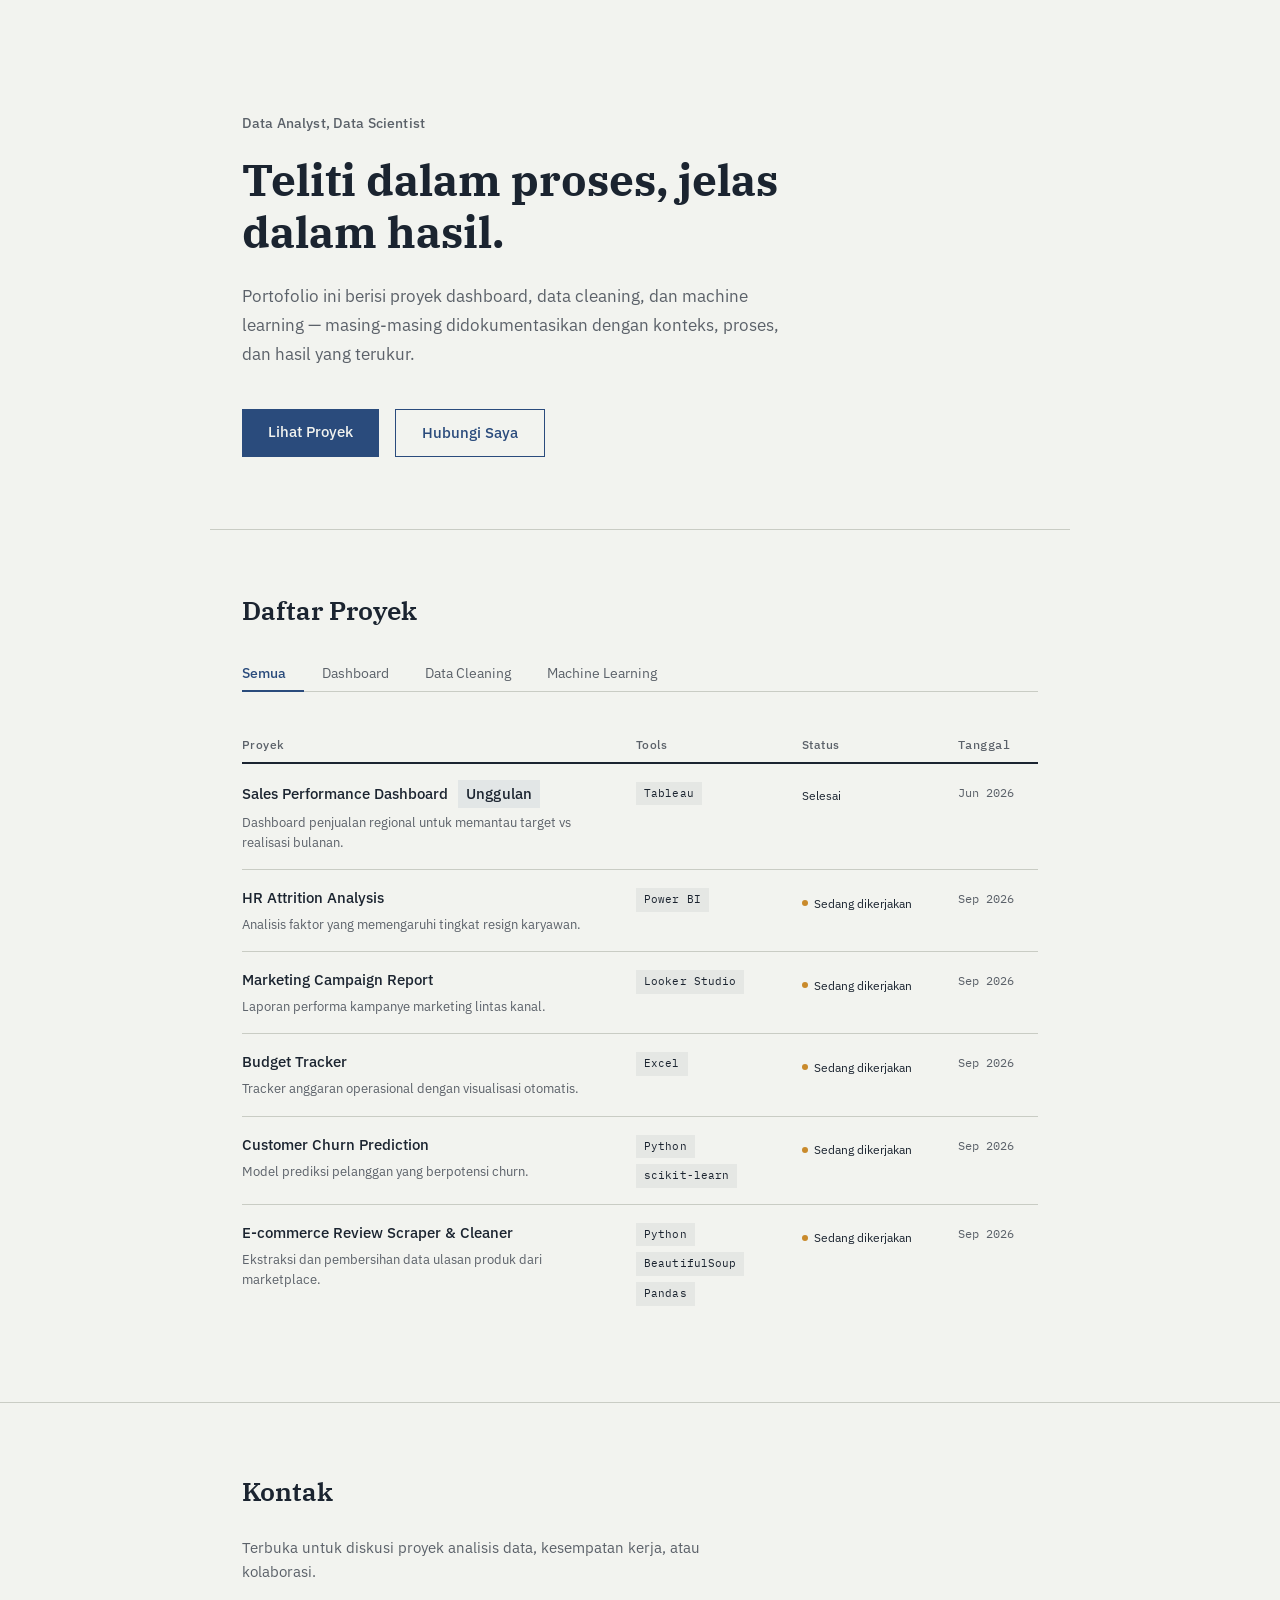
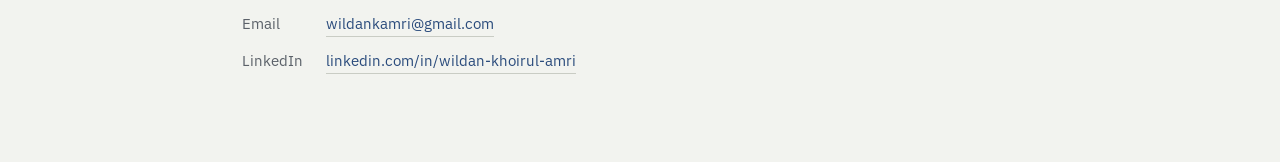
==== index.html @ 73ca8fff "Initial commit: portfolio landing page" ====
<!DOCTYPE html>
<html lang="id">
<head>
  <meta charset="UTF-8">
  <meta name="viewport" content="width=device-width, initial-scale=1.0">
  <title>Portofolio — Data Analyst &amp; Data Scientist</title>
  <meta name="description" content="Portofolio proyek data analytics: dashboard, data cleaning, dan machine learning. Didokumentasikan dengan konteks masalah, proses, dan hasil.">

  <!-- Google Fonts: IBM Plex family -->
  <link rel="preconnect" href="https://fonts.googleapis.com">
  <link rel="preconnect" href="https://fonts.gstatic.com" crossorigin>
  <link href="https://fonts.googleapis.com/css2?family=IBM+Plex+Mono:wght@400;500&family=IBM+Plex+Sans:wght@400;500;600&family=IBM+Plex+Serif:wght@600;700&display=swap" rel="stylesheet">

  <link rel="stylesheet" href="style.css">
</head>
<body>

  <!-- ============================================
       Hero
       ============================================ -->
  <section class="hero" id="hero">
    <div class="container">
      <p class="hero-role">Data Analyst, Data Scientist</p>
      <h1 class="hero-headline">Teliti dalam proses, jelas dalam hasil.</h1>
      <p class="hero-sub">
        Portofolio ini berisi proyek dashboard, data cleaning, dan machine learning
        — masing-masing didokumentasikan dengan konteks, proses, dan hasil yang terukur.
      </p>
      <div class="hero-cta">
        <a href="#proyek" class="btn btn-primary" id="cta-projects">Lihat Proyek</a>
        <a href="#kontak" class="btn btn-secondary" id="cta-contact">Hubungi Saya</a>
      </div>
    </div>
  </section>

  <hr class="section-divider">

  <!-- ============================================
       Daftar Proyek
       ============================================ -->
  <section class="projects" id="proyek">
    <div class="container">
      <h2 class="section-title">Daftar Proyek</h2>

      <nav class="project-filters" aria-label="Filter proyek">
        <button class="filter-btn active" data-category="all" id="filter-all" aria-pressed="true">Semua</button>
        <button class="filter-btn" data-category="dashboard" id="filter-dashboard" aria-pressed="false">Dashboard</button>
        <button class="filter-btn" data-category="data-cleaning" id="filter-cleaning" aria-pressed="false">Data Cleaning</button>
        <button class="filter-btn" data-category="machine-learning" id="filter-ml" aria-pressed="false">Machine Learning</button>
      </nav>

      <!-- Ledger header (hidden on mobile via CSS) -->
      <div class="ledger-header" aria-hidden="true">
        <span class="ledger-col-name">Proyek</span>
        <span class="ledger-col-tools">Tools</span>
        <span class="ledger-col-status">Status</span>
        <span class="ledger-col-date">Tanggal</span>
      </div>

      <!-- Rows rendered by main.js -->
      <div class="ledger-body" id="project-list"></div>
    </div>
  </section>

  <!-- ============================================
       Kontak
       ============================================ -->
  <footer class="kontak" id="kontak">
    <div class="container">
      <h2 class="section-title">Kontak</h2>
      <p class="kontak-desc">
        Terbuka untuk diskusi proyek analisis data, kesempatan kerja, atau kolaborasi.
      </p>
      <ul class="kontak-list">
        <li class="kontak-item">
          <span class="kontak-label">Email</span>
          <a href="mailto:wildankamri@gmail.com" class="kontak-link">wildankamri@gmail.com</a>
        </li>
        <li class="kontak-item">
          <span class="kontak-label">LinkedIn</span>
          <a href="https://www.linkedin.com/in/wildan-khoirul-amri" target="_blank" rel="noopener noreferrer" class="kontak-link">linkedin.com/in/wildan-khoirul-amri</a>
        </li>
      </ul>
    </div>
  </footer>

  <script src="main.js"></script>
</body>
</html>
---- style.css ----
/* ========================================
   Design Tokens
   ======================================== */
:root {
  --color-ink: #1B2430;
  --color-paper: #F2F3EF;
  --color-accent: #2A4B7C;
  --color-accent-hover: #1e3a5f;
  --color-accent-secondary: #C98A2B;
  --color-hairline: #C9CCC4;
  --color-muted: #5B6169;

  --font-serif: 'IBM Plex Serif', Georgia, serif;
  --font-sans: 'IBM Plex Sans', system-ui, sans-serif;
  --font-mono: 'IBM Plex Mono', 'Courier New', monospace;

  --container-max: 860px;
  --container-padding: 2rem;
}

/* ========================================
   Reset & Base
   ======================================== */
*,
*::before,
*::after {
  margin: 0;
  padding: 0;
  box-sizing: border-box;
}

html {
  scroll-behavior: smooth;
}

@media (prefers-reduced-motion: reduce) {
  html { scroll-behavior: auto; }
}

body {
  font-family: var(--font-sans);
  font-size: 1rem;
  line-height: 1.6;
  color: var(--color-ink);
  background-color: var(--color-paper);
  -webkit-font-smoothing: antialiased;
  -moz-osx-font-smoothing: grayscale;
}

/* ========================================
   Layout
   ======================================== */
.container {
  max-width: var(--container-max);
  margin: 0 auto;
  padding-left: var(--container-padding);
  padding-right: var(--container-padding);
}

.section-divider {
  border: none;
  border-top: 1px solid var(--color-hairline);
  max-width: var(--container-max);
  margin: 0 auto;
  padding: 0 var(--container-padding);
}

/* ========================================
   Hero
   ======================================== */
.hero {
  padding: 7rem 0 4.5rem;
}

.hero-role {
  font-family: var(--font-sans);
  font-size: 0.875rem;
  font-weight: 500;
  color: var(--color-muted);
  margin-bottom: 1.25rem;
  letter-spacing: 0.01em;
}

.hero-headline {
  font-family: var(--font-serif);
  font-weight: 700;
  font-size: 2.75rem;
  line-height: 1.18;
  color: var(--color-ink);
  margin-bottom: 1.5rem;
  max-width: 620px;
}

.hero-sub {
  font-family: var(--font-sans);
  font-size: 1.0625rem;
  font-weight: 400;
  line-height: 1.7;
  color: var(--color-muted);
  max-width: 540px;
  margin-bottom: 2.5rem;
}

.hero-cta {
  display: flex;
  gap: 1rem;
  flex-wrap: wrap;
}

/* ========================================
   Buttons
   ======================================== */
.btn {
  display: inline-block;
  font-family: var(--font-sans);
  font-size: 0.9375rem;
  font-weight: 500;
  text-decoration: none;
  padding: 0.6875rem 1.625rem;
  border: none;
  border-radius: 0;
  cursor: pointer;
  transition: background-color 0.15s ease, color 0.15s ease;
}

.btn-primary {
  background-color: var(--color-accent);
  color: var(--color-paper);
}

.btn-primary:hover {
  background-color: var(--color-accent-hover);
}

.btn-secondary {
  background-color: transparent;
  color: var(--color-accent);
  border: 1px solid var(--color-accent);
}

.btn-secondary:hover {
  background-color: var(--color-accent);
  color: var(--color-paper);
}

.btn:focus-visible {
  outline: 2px solid var(--color-accent);
  outline-offset: 3px;
}

/* ========================================
   Projects Section
   ======================================== */
.projects {
  padding: 4rem 0 5rem;
}

.section-title {
  font-family: var(--font-serif);
  font-weight: 600;
  font-size: 1.625rem;
  line-height: 1.3;
  margin-bottom: 1.75rem;
  color: var(--color-ink);
}

/* ========================================
   Filter Tabs
   ======================================== */
.project-filters {
  display: flex;
  gap: 0;
  margin-bottom: 2rem;
  border-bottom: 1px solid var(--color-hairline);
}

.filter-btn {
  font-family: var(--font-sans);
  font-size: 0.875rem;
  font-weight: 400;
  color: var(--color-muted);
  background: none;
  border: none;
  border-bottom: 2px solid transparent;
  padding: 0.5rem 1.125rem;
  margin-bottom: -1px;
  cursor: pointer;
  transition: color 0.15s ease, border-color 0.15s ease;
  white-space: nowrap;
}

.filter-btn:first-child {
  padding-left: 0;
}

.filter-btn:hover {
  color: var(--color-ink);
}

.filter-btn.active {
  color: var(--color-accent);
  font-weight: 500;
  border-bottom-color: var(--color-accent);
}

.filter-btn:focus-visible {
  outline: 2px solid var(--color-accent);
  outline-offset: -2px;
}

/* ========================================
   Ledger — Header & Rows
   ======================================== */
.ledger-header {
  display: grid;
  grid-template-columns: 1fr 150px 140px 80px;
  gap: 1rem;
  align-items: baseline;
  padding: 0.5rem 0;
  border-bottom: 2px solid var(--color-ink);
  font-family: var(--font-sans);
  font-size: 0.75rem;
  font-weight: 500;
  color: var(--color-muted);
  letter-spacing: 0.04em;
}

.ledger-row {
  display: grid;
  grid-template-columns: 1fr 150px 140px 80px;
  gap: 1rem;
  align-items: start;
  padding: 1rem 0;
  border-bottom: 1px solid var(--color-hairline);
}

.ledger-row:last-child {
  border-bottom: none;
}

/* -- Name column -- */
.ledger-col-name {
  min-width: 0;
}

.project-title-line {
  display: flex;
  align-items: baseline;
  gap: 0.625rem;
  flex-wrap: wrap;
}

.project-title-line a,
.project-title-line span {
  font-family: var(--font-sans);
  font-size: 0.9375rem;
  font-weight: 500;
  color: var(--color-ink);
}

.project-title-line a {
  text-decoration: none;
  border-bottom: 1px solid transparent;
  transition: border-color 0.15s ease;
}

.project-title-line a:hover {
  border-bottom-color: var(--color-accent);
  color: var(--color-accent);
}

.featured-label {
  font-family: var(--font-mono);
  font-size: 0.6875rem;
  font-weight: 400;
  color: var(--color-accent);
  background-color: rgba(42, 75, 124, 0.08);
  padding: 0.125rem 0.5rem;
  letter-spacing: 0.01em;
}

.project-summary {
  font-size: 0.8125rem;
  line-height: 1.55;
  color: var(--color-muted);
  margin-top: 0.3125rem;
}

/* -- Tools column -- */
.ledger-col-tools {
  display: flex;
  flex-wrap: wrap;
  gap: 0.375rem;
  padding-top: 0.125rem;
}

.tool-badge {
  font-family: var(--font-mono);
  font-size: 0.6875rem;
  font-weight: 400;
  color: var(--color-ink);
  background-color: rgba(27, 36, 48, 0.06);
  padding: 0.1875rem 0.5rem;
  white-space: nowrap;
  letter-spacing: 0.01em;
}

/* -- Status column -- */
.ledger-col-status {
  padding-top: 0.125rem;
}

.status-badge {
  display: inline-flex;
  align-items: center;
  gap: 0.375rem;
  font-family: var(--font-sans);
  font-size: 0.75rem;
  font-weight: 400;
  color: var(--color-ink);
  padding: 0.1875rem 0;
  white-space: nowrap;
}

.status-completed {
  color: var(--color-ink);
}

.status-in-progress {
  color: var(--color-ink);
}

.status-in-progress::before {
  content: "";
  display: inline-block;
  width: 6px;
  height: 6px;
  border-radius: 50%;
  background-color: var(--color-accent-secondary);
  flex-shrink: 0;
}

/* -- Date column -- */
.ledger-col-date {
  font-family: var(--font-mono);
  font-size: 0.75rem;
  color: var(--color-muted);
  padding-top: 0.1875rem;
  white-space: nowrap;
}

/* ========================================
   Empty / Error States
   ======================================== */
.empty-state,
.load-error {
  padding: 2.5rem 0;
  font-size: 0.9375rem;
  color: var(--color-muted);
  text-align: left;
}

/* ========================================
   Kontak
   ======================================== */
.kontak {
  padding: 4.5rem 0 5.5rem;
  border-top: 1px solid var(--color-hairline);
}

.kontak-desc {
  font-family: var(--font-sans);
  font-size: 0.9375rem;
  color: var(--color-muted);
  max-width: 520px;
  margin-bottom: 1.75rem;
}

.kontak-list {
  list-style: none;
  display: flex;
  flex-direction: column;
  gap: 0.75rem;
}

.kontak-item {
  display: flex;
  align-items: baseline;
  gap: 0.75rem;
  font-family: var(--font-sans);
  font-size: 0.9375rem;
}

.kontak-label {
  color: var(--color-muted);
  min-width: 72px;
}

.kontak-link {
  color: var(--color-accent);
  text-decoration: none;
  border-bottom: 1px solid var(--color-hairline);
  transition: border-color 0.15s ease, color 0.15s ease;
}

.kontak-link:hover {
  border-bottom-color: var(--color-accent);
  color: var(--color-accent-hover);
}

.kontak-link:focus-visible {
  outline: 2px solid var(--color-accent);
  outline-offset: 3px;
}

/* ========================================
   Responsive — Tablet
   ======================================== */
@media (max-width: 768px) {
  :root {
    --container-padding: 1.5rem;
  }

  .hero {
    padding: 5rem 0 3.5rem;
  }

  .hero-headline {
    font-size: 2.125rem;
  }

  .ledger-header {
    grid-template-columns: 1fr 120px 120px 72px;
    gap: 0.75rem;
  }

  .ledger-row {
    grid-template-columns: 1fr 120px 120px 72px;
    gap: 0.75rem;
  }
}

/* ========================================
   Responsive — Mobile
   ======================================== */
@media (max-width: 580px) {
  :root {
    --container-padding: 1.25rem;
  }

  .hero {
    padding: 4rem 0 3rem;
  }

  .hero-headline {
    font-size: 1.75rem;
    line-height: 1.25;
  }

  .hero-sub {
    font-size: 1rem;
  }

  /* Hide table header on mobile */
  .ledger-header {
    display: none;
  }

  /* Stack rows vertically */
  .ledger-row {
    display: flex;
    flex-direction: column;
    gap: 0.5rem;
    padding: 1.125rem 0;
  }

  /* Filter tabs scroll horizontally */
  .project-filters {
    overflow-x: auto;
    -webkit-overflow-scrolling: touch;
  }

  .filter-btn {
    font-size: 0.8125rem;
    padding: 0.5rem 0.875rem;
  }
}
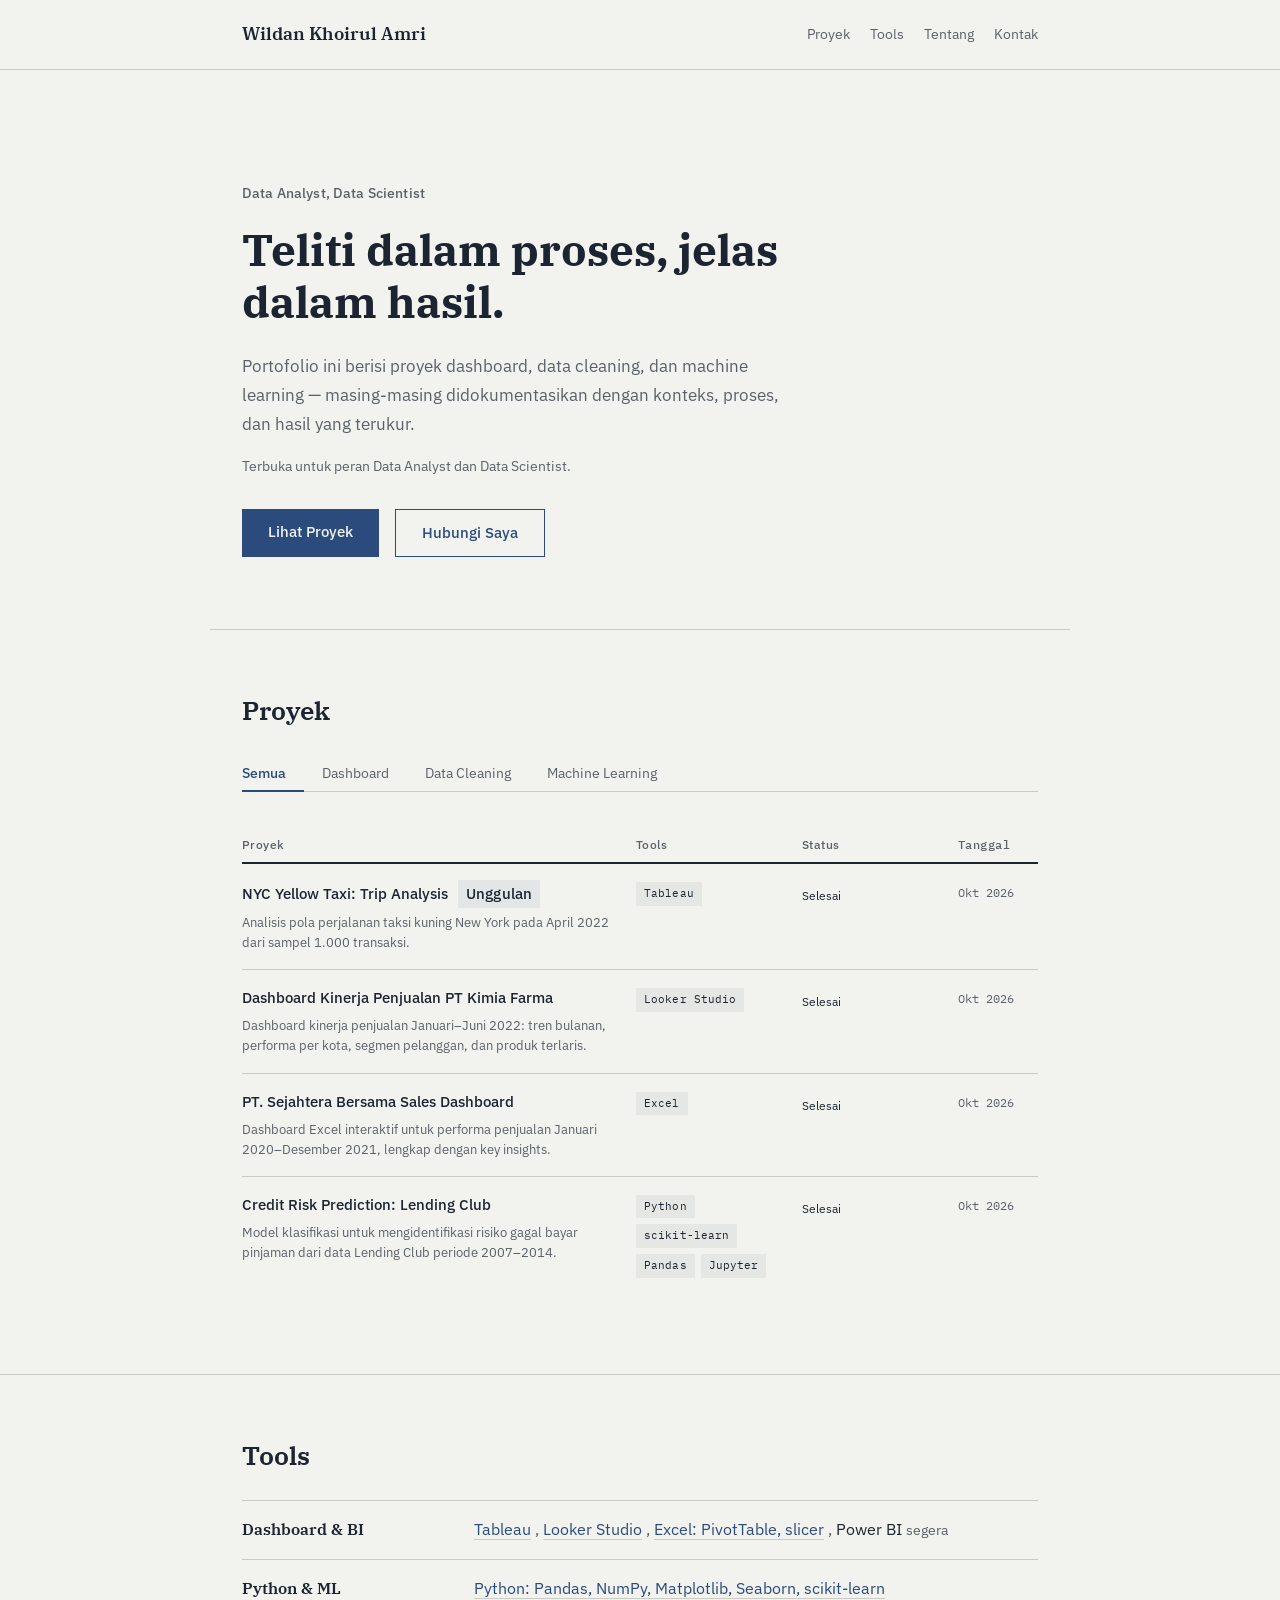
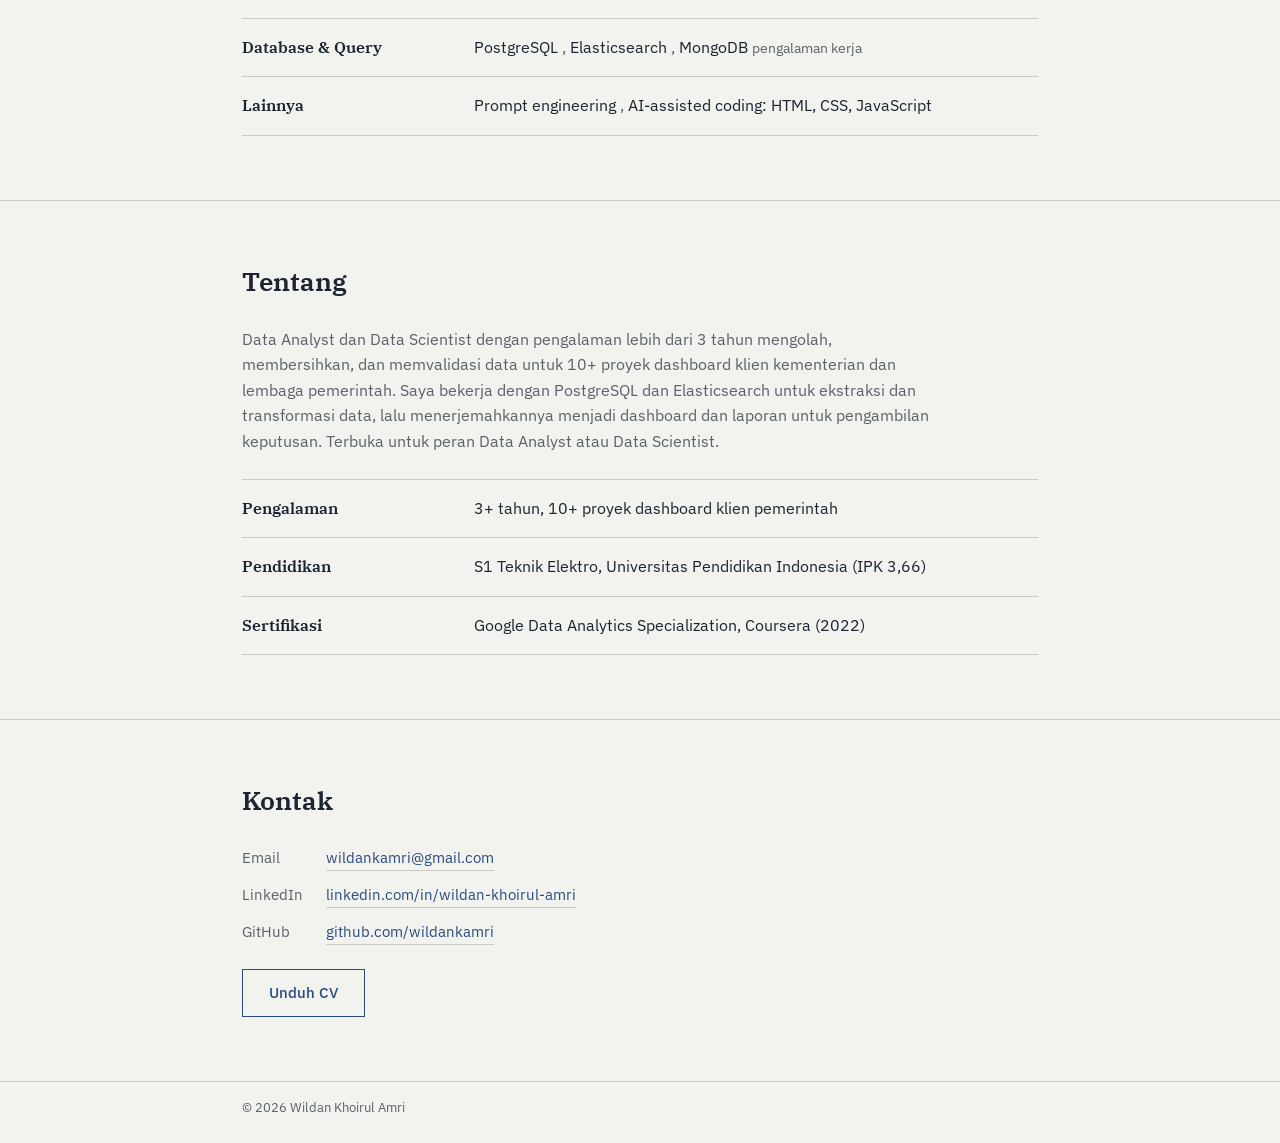
==== commit 4bd6ec67: "Lengkapi landing page: tools, tentang, kontak, CV" ====
--- a/index.html
+++ b/index.html
@@ -15,6 +15,18 @@
 </head>
 <body>
 
+  <header class="site-header">
+    <div class="container site-header-inner">
+      <a class="site-name" href="#hero">Wildan Khoirul Amri</a>
+      <nav class="site-nav" aria-label="Navigasi utama">
+        <a href="#proyek">Proyek</a>
+        <a href="#tools">Tools</a>
+        <a href="#tentang">Tentang</a>
+        <a href="#kontak">Kontak</a>
+      </nav>
+    </div>
+  </header>
+
   <!-- ============================================
        Hero
        ============================================ -->
@@ -26,6 +38,7 @@
         Portofolio ini berisi proyek dashboard, data cleaning, dan machine learning
         — masing-masing didokumentasikan dengan konteks, proses, dan hasil yang terukur.
       </p>
+      <p class="hero-availability">Terbuka untuk peran Data Analyst dan Data Scientist.</p>
       <div class="hero-cta">
         <a href="#proyek" class="btn btn-primary" id="cta-projects">Lihat Proyek</a>
         <a href="#kontak" class="btn btn-secondary" id="cta-contact">Hubungi Saya</a>
@@ -40,7 +53,7 @@
        ============================================ -->
   <section class="projects" id="proyek">
     <div class="container">
-      <h2 class="section-title">Daftar Proyek</h2>
+      <h2 class="section-title">Proyek</h2>
 
       <nav class="project-filters" aria-label="Filter proyek">
         <button class="filter-btn active" data-category="all" id="filter-all" aria-pressed="true">Semua</button>
@@ -63,14 +76,84 @@
   </section>
 
   <!-- ============================================
+       Tools
+       ============================================ -->
+  <section class="profile-section tools-section" id="tools">
+    <div class="container">
+      <h2 class="section-title">Tools</h2>
+      <dl class="ledger-info">
+        <div class="ledger-info-row">
+          <dt>Dashboard &amp; BI</dt>
+          <dd>
+            <ul class="tools-items">
+              <li><a class="text-link" href="project.html?id=nyc-yellow-taxi">Tableau</a></li>
+              <li><a class="text-link" href="project.html?id=kimia-farma-sales">Looker Studio</a></li>
+              <li><a class="text-link" href="project.html?id=sejahtera-bersama-sales">Excel: PivotTable, slicer</a></li>
+              <li>Power BI <span class="muted-note">segera</span></li>
+            </ul>
+          </dd>
+        </div>
+        <div class="ledger-info-row">
+          <dt>Python &amp; ML</dt>
+          <dd>
+            <ul class="tools-items">
+              <li><a class="text-link" href="project.html?id=credit-risk-prediction">Python: Pandas, NumPy, Matplotlib, Seaborn, scikit-learn</a></li>
+            </ul>
+          </dd>
+        </div>
+        <div class="ledger-info-row">
+          <dt>Database &amp; Query</dt>
+          <dd>
+            <ul class="tools-items">
+              <li>PostgreSQL</li>
+              <li>Elasticsearch</li>
+              <li>MongoDB <span class="muted-note">pengalaman kerja</span></li>
+            </ul>
+          </dd>
+        </div>
+        <div class="ledger-info-row">
+          <dt>Lainnya</dt>
+          <dd>
+            <ul class="tools-items">
+              <li>Prompt engineering</li>
+              <li>AI-assisted coding: HTML, CSS, JavaScript</li>
+            </ul>
+          </dd>
+        </div>
+      </dl>
+    </div>
+  </section>
+
+  <!-- ============================================
+       Tentang
+       ============================================ -->
+  <section class="profile-section about-section" id="tentang">
+    <div class="container">
+      <h2 class="section-title">Tentang</h2>
+      <p class="about-summary">Data Analyst dan Data Scientist dengan pengalaman lebih dari 3 tahun mengolah, membersihkan, dan memvalidasi data untuk 10+ proyek dashboard klien kementerian dan lembaga pemerintah. Saya bekerja dengan PostgreSQL dan Elasticsearch untuk ekstraksi dan transformasi data, lalu menerjemahkannya menjadi dashboard dan laporan untuk pengambilan keputusan. Terbuka untuk peran Data Analyst atau Data Scientist.</p>
+      <dl class="ledger-info about-details">
+        <div class="ledger-info-row">
+          <dt>Pengalaman</dt>
+          <dd>3+ tahun, 10+ proyek dashboard klien pemerintah</dd>
+        </div>
+        <div class="ledger-info-row">
+          <dt>Pendidikan</dt>
+          <dd>S1 Teknik Elektro, Universitas Pendidikan Indonesia (IPK 3,66)</dd>
+        </div>
+        <div class="ledger-info-row">
+          <dt>Sertifikasi</dt>
+          <dd>Google Data Analytics Specialization, Coursera (2022)</dd>
+        </div>
+      </dl>
+    </div>
+  </section>
+
+  <!-- ============================================
        Kontak
        ============================================ -->
-  <footer class="kontak" id="kontak">
+  <section class="profile-section kontak" id="kontak">
     <div class="container">
       <h2 class="section-title">Kontak</h2>
-      <p class="kontak-desc">
-        Terbuka untuk diskusi proyek analisis data, kesempatan kerja, atau kolaborasi.
-      </p>
       <ul class="kontak-list">
         <li class="kontak-item">
           <span class="kontak-label">Email</span>
@@ -80,7 +163,18 @@
           <span class="kontak-label">LinkedIn</span>
           <a href="https://www.linkedin.com/in/wildan-khoirul-amri" target="_blank" rel="noopener noreferrer" class="kontak-link">linkedin.com/in/wildan-khoirul-amri</a>
         </li>
+        <li class="kontak-item">
+          <span class="kontak-label">GitHub</span>
+          <a href="https://github.com/wildankamri" target="_blank" rel="noopener noreferrer" class="kontak-link">github.com/wildankamri</a>
+        </li>
       </ul>
+      <a class="btn btn-secondary cv-download" href="files/cv-wildan-khoirul-amri.pdf" download>Unduh CV</a>
+    </div>
+  </section>
+
+  <footer class="site-footer">
+    <div class="container">
+      <p>© 2026 Wildan Khoirul Amri</p>
     </div>
   </footer>
 
--- a/style.css
+++ b/style.css
@@ -16,6 +16,7 @@
 
   --container-max: 860px;
   --container-padding: 2rem;
+  --spacing-row: 1rem;
 }
 
 /* ========================================
@@ -66,6 +67,55 @@
 }
 
 /* ========================================
+   Site Navigation
+   ======================================== */
+.site-header {
+  padding: 1.25rem 0;
+  border-bottom: 1px solid var(--color-hairline);
+}
+
+.site-header-inner {
+  display: flex;
+  align-items: center;
+  justify-content: space-between;
+  gap: 1rem 2rem;
+  flex-wrap: wrap;
+}
+
+.site-name {
+  color: var(--color-ink);
+  font-family: var(--font-serif);
+  font-size: 1.125rem;
+  font-weight: 600;
+  text-decoration: none;
+}
+
+.site-nav {
+  display: flex;
+  flex-wrap: wrap;
+  justify-content: flex-end;
+  gap: 0.5rem 1.25rem;
+}
+
+.site-nav a {
+  color: var(--color-muted);
+  font-size: 0.875rem;
+  text-decoration: none;
+  transition: color 0.15s ease;
+}
+
+.site-nav a:hover {
+  color: var(--color-accent);
+}
+
+.site-name:focus-visible,
+.site-nav a:focus-visible,
+.text-link:focus-visible {
+  outline: 2px solid var(--color-accent);
+  outline-offset: 3px;
+}
+
+/* ========================================
    Hero
    ======================================== */
 .hero {
@@ -99,6 +149,13 @@
   color: var(--color-muted);
   max-width: 540px;
   margin-bottom: 2.5rem;
+}
+
+.hero-availability {
+  margin-top: -1.5rem;
+  margin-bottom: 2rem;
+  color: var(--color-muted);
+  font-size: 0.875rem;
 }
 
 .hero-cta {
@@ -155,6 +212,11 @@
   padding: 4rem 0 5rem;
 }
 
+.profile-section {
+  padding: 4rem 0;
+  border-top: 1px solid var(--color-hairline);
+}
+
 .section-title {
   font-family: var(--font-serif);
   font-weight: 600;
@@ -162,6 +224,67 @@
   line-height: 1.3;
   margin-bottom: 1.75rem;
   color: var(--color-ink);
+}
+
+/* ========================================
+   Tools & About Ledgers
+   ======================================== */
+.ledger-info-row {
+  display: grid;
+  grid-template-columns: 200px minmax(0, 1fr);
+  column-gap: 2rem;
+  align-items: start;
+  padding: var(--spacing-row) 0;
+  border-bottom: 1px solid var(--color-hairline);
+}
+
+.ledger-info-row:first-child {
+  border-top: 1px solid var(--color-hairline);
+}
+
+.ledger-info-row dt {
+  font-family: var(--font-serif);
+  font-weight: 600;
+}
+
+.ledger-info-row dd {
+  min-width: 0;
+}
+
+.tools-items {
+  list-style: none;
+}
+
+.tools-items li {
+  display: inline;
+}
+
+.tools-items li + li::before {
+  content: ", ";
+  color: var(--color-muted);
+}
+
+.text-link {
+  color: var(--color-accent);
+  text-decoration: none;
+  border-bottom: 1px solid var(--color-hairline);
+  transition: border-color 0.15s ease, color 0.15s ease;
+}
+
+.text-link:hover {
+  color: var(--color-accent-hover);
+  border-bottom-color: var(--color-accent);
+}
+
+.muted-note {
+  color: var(--color-muted);
+  font-size: 0.875rem;
+}
+
+.about-summary {
+  max-width: 70ch;
+  margin-bottom: 1.5rem;
+  color: var(--color-muted);
 }
 
 /* ========================================
@@ -230,7 +353,7 @@
   grid-template-columns: 1fr 150px 140px 80px;
   gap: 1rem;
   align-items: start;
-  padding: 1rem 0;
+  padding: var(--spacing-row) 0;
   border-bottom: 1px solid var(--color-hairline);
 }
 
@@ -361,19 +484,10 @@
 }
 
 /* ========================================
-   Kontak
+   Kontak & Footer
    ======================================== */
 .kontak {
-  padding: 4.5rem 0 5.5rem;
-  border-top: 1px solid var(--color-hairline);
-}
-
-.kontak-desc {
-  font-family: var(--font-sans);
-  font-size: 0.9375rem;
-  color: var(--color-muted);
-  max-width: 520px;
-  margin-bottom: 1.75rem;
+  padding: 4rem 0;
 }
 
 .kontak-list {
@@ -413,6 +527,260 @@
   outline-offset: 3px;
 }
 
+.cv-download {
+  margin-top: 1.5rem;
+}
+
+.site-footer {
+  padding: 1rem 0 1.5rem;
+  border-top: 1px solid var(--color-hairline);
+  color: var(--color-muted);
+  font-size: 0.8125rem;
+}
+
+/* ========================================
+   Project Detail
+   ======================================== */
+.project-detail {
+  width: min(100%, 1280px);
+  margin: 0 auto;
+  padding: 3.5rem var(--container-padding) 5rem;
+}
+
+#project-detail {
+  width: 100%;
+}
+
+.project-detail-copy {
+  width: 100%;
+}
+
+.project-back-link {
+  display: inline-block;
+  margin-bottom: 2rem;
+  color: var(--color-accent);
+  text-decoration: none;
+  border-bottom: 1px solid var(--color-hairline);
+}
+
+.project-back-link:hover {
+  border-bottom-color: var(--color-accent);
+}
+
+.project-back-link:focus-visible,
+.project-action:focus-visible,
+.project-action-link:focus-visible {
+  outline: 2px solid var(--color-accent);
+  outline-offset: 3px;
+}
+
+.project-detail-title {
+  font-family: var(--font-serif);
+  font-size: 2.5rem;
+  font-weight: 700;
+  line-height: 1.2;
+  margin-bottom: 1rem;
+}
+
+.project-detail-meta {
+  display: flex;
+  align-items: center;
+  flex-wrap: nowrap;
+  gap: 0.625rem 1.25rem;
+  margin-bottom: 1.25rem;
+  overflow-x: auto;
+}
+
+.project-detail-tools {
+  display: flex;
+  flex-wrap: nowrap;
+  gap: 0.375rem;
+  flex-shrink: 0;
+}
+
+.project-detail-status {
+  font-size: 0.875rem;
+  flex-shrink: 0;
+}
+
+.project-detail-date {
+  font-family: var(--font-mono);
+  font-size: 0.8125rem;
+  color: var(--color-muted);
+  flex-shrink: 0;
+}
+
+.project-detail-summary {
+  max-width: 65ch;
+  margin-bottom: 2rem;
+  color: var(--color-muted);
+  font-size: 1.0625rem;
+}
+
+.project-preview {
+  width: 100%;
+  margin: 0 0 3rem;
+}
+
+.project-preview-heading {
+  display: flex;
+  align-items: center;
+  justify-content: space-between;
+  gap: 1rem;
+  margin-bottom: 1rem;
+}
+
+.project-preview-label {
+  color: var(--color-muted);
+  font-size: 0.8125rem;
+}
+
+.project-preview-actions {
+  display: flex;
+  flex-wrap: wrap;
+  justify-content: flex-end;
+  gap: 0.75rem;
+}
+
+.project-download-note {
+  margin-top: 0.75rem;
+  color: var(--color-muted);
+  font-size: 0.875rem;
+}
+
+.project-action-link {
+  align-self: center;
+  color: var(--color-accent);
+  text-decoration: none;
+  border-bottom: 1px solid var(--color-hairline);
+  transition: border-color 0.15s ease, color 0.15s ease;
+}
+
+.project-action-link:hover {
+  color: var(--color-accent-hover);
+  border-bottom-color: var(--color-accent);
+}
+
+.project-preview-viewport {
+  position: relative;
+  width: 100%;
+  overflow: hidden;
+  background-color: var(--color-paper);
+}
+
+.project-preview-viewport::after {
+  position: absolute;
+  inset: 0;
+  border: 1px solid var(--color-hairline);
+  content: "";
+  pointer-events: none;
+}
+
+.project-preview-frame {
+  display: block;
+  width: 100%;
+  height: min(90vh, 1000px);
+  border: 0;
+  background-color: var(--color-paper);
+}
+
+.project-preview-frame-fixed {
+  position: absolute;
+  top: 0;
+  left: 0;
+  width: auto;
+  height: auto;
+  max-width: none;
+  transform-origin: top left;
+}
+
+.project-preview-gallery {
+  display: grid;
+  grid-template-columns: repeat(auto-fit, minmax(min(100%, 250px), 1fr));
+  gap: 1rem;
+  margin-top: 1rem;
+}
+
+.project-preview-image {
+  display: block;
+  width: 100%;
+  height: auto;
+  border: 1px solid var(--color-hairline);
+}
+
+.project-preview-empty {
+  padding: 1.5rem 0;
+  border-top: 1px solid var(--color-hairline);
+  color: var(--color-muted);
+}
+
+.project-detail-section {
+  display: grid;
+  grid-template-columns: 200px minmax(0, 1fr);
+  column-gap: 2rem;
+  align-items: start;
+  padding: var(--spacing-row) 0;
+  border-top: 1px solid var(--color-hairline);
+}
+
+.project-detail-section h2 {
+  font-family: var(--font-serif);
+  font-size: 1.375rem;
+  font-weight: 600;
+  line-height: 1.3;
+}
+
+.project-detail-section p,
+.project-detail-insights {
+  max-width: 70ch;
+  color: var(--color-muted);
+}
+
+.project-detail-insights {
+  padding-left: 1.25rem;
+}
+
+.project-detail-insights li + li {
+  margin-top: 0.375rem;
+}
+
+.project-detail-error {
+  width: 100%;
+  padding: 3rem 0;
+}
+
+.project-detail-error h1 {
+  margin-bottom: 1rem;
+  font-family: var(--font-serif);
+  font-size: 2rem;
+}
+
+.project-detail-error a {
+  color: var(--color-accent);
+}
+
+@media (max-width: 700px) {
+  .project-preview-heading {
+    align-items: stretch;
+    flex-direction: column;
+  }
+
+  .project-preview-actions {
+    width: 100%;
+    flex-direction: column;
+    align-items: stretch;
+  }
+
+  .project-preview-actions .project-action {
+    width: 100%;
+    text-align: center;
+  }
+
+  .project-preview-actions .project-action-link {
+    align-self: flex-start;
+  }
+}
+
 /* ========================================
    Responsive — Tablet
    ======================================== */
@@ -440,6 +808,18 @@
   }
 }
 
+@media (max-width: 800px) {
+  .ledger-info-row {
+    grid-template-columns: 1fr;
+    row-gap: 0.5rem;
+  }
+
+  .project-detail-section {
+    grid-template-columns: 1fr;
+    row-gap: 0.625rem;
+  }
+}
+
 /* ========================================
    Responsive — Mobile
    ======================================== */
@@ -452,13 +832,42 @@
     padding: 4rem 0 3rem;
   }
 
+  .site-header-inner {
+    align-items: flex-start;
+  }
+
+  .site-nav {
+    justify-content: flex-start;
+    column-gap: 1rem;
+  }
+
   .hero-headline {
     font-size: 1.75rem;
     line-height: 1.25;
   }
 
+  .project-detail {
+    padding-top: 2.5rem;
+  }
+
+  .project-detail-section {
+    row-gap: 0.5rem;
+  }
+
+  .project-detail-title {
+    font-size: 1.875rem;
+  }
+
+  .project-detail-summary {
+    font-size: 1rem;
+  }
+
   .hero-sub {
     font-size: 1rem;
+  }
+
+  .hero-availability {
+    margin-top: -1.5rem;
   }
 
   /* Hide table header on mobile */
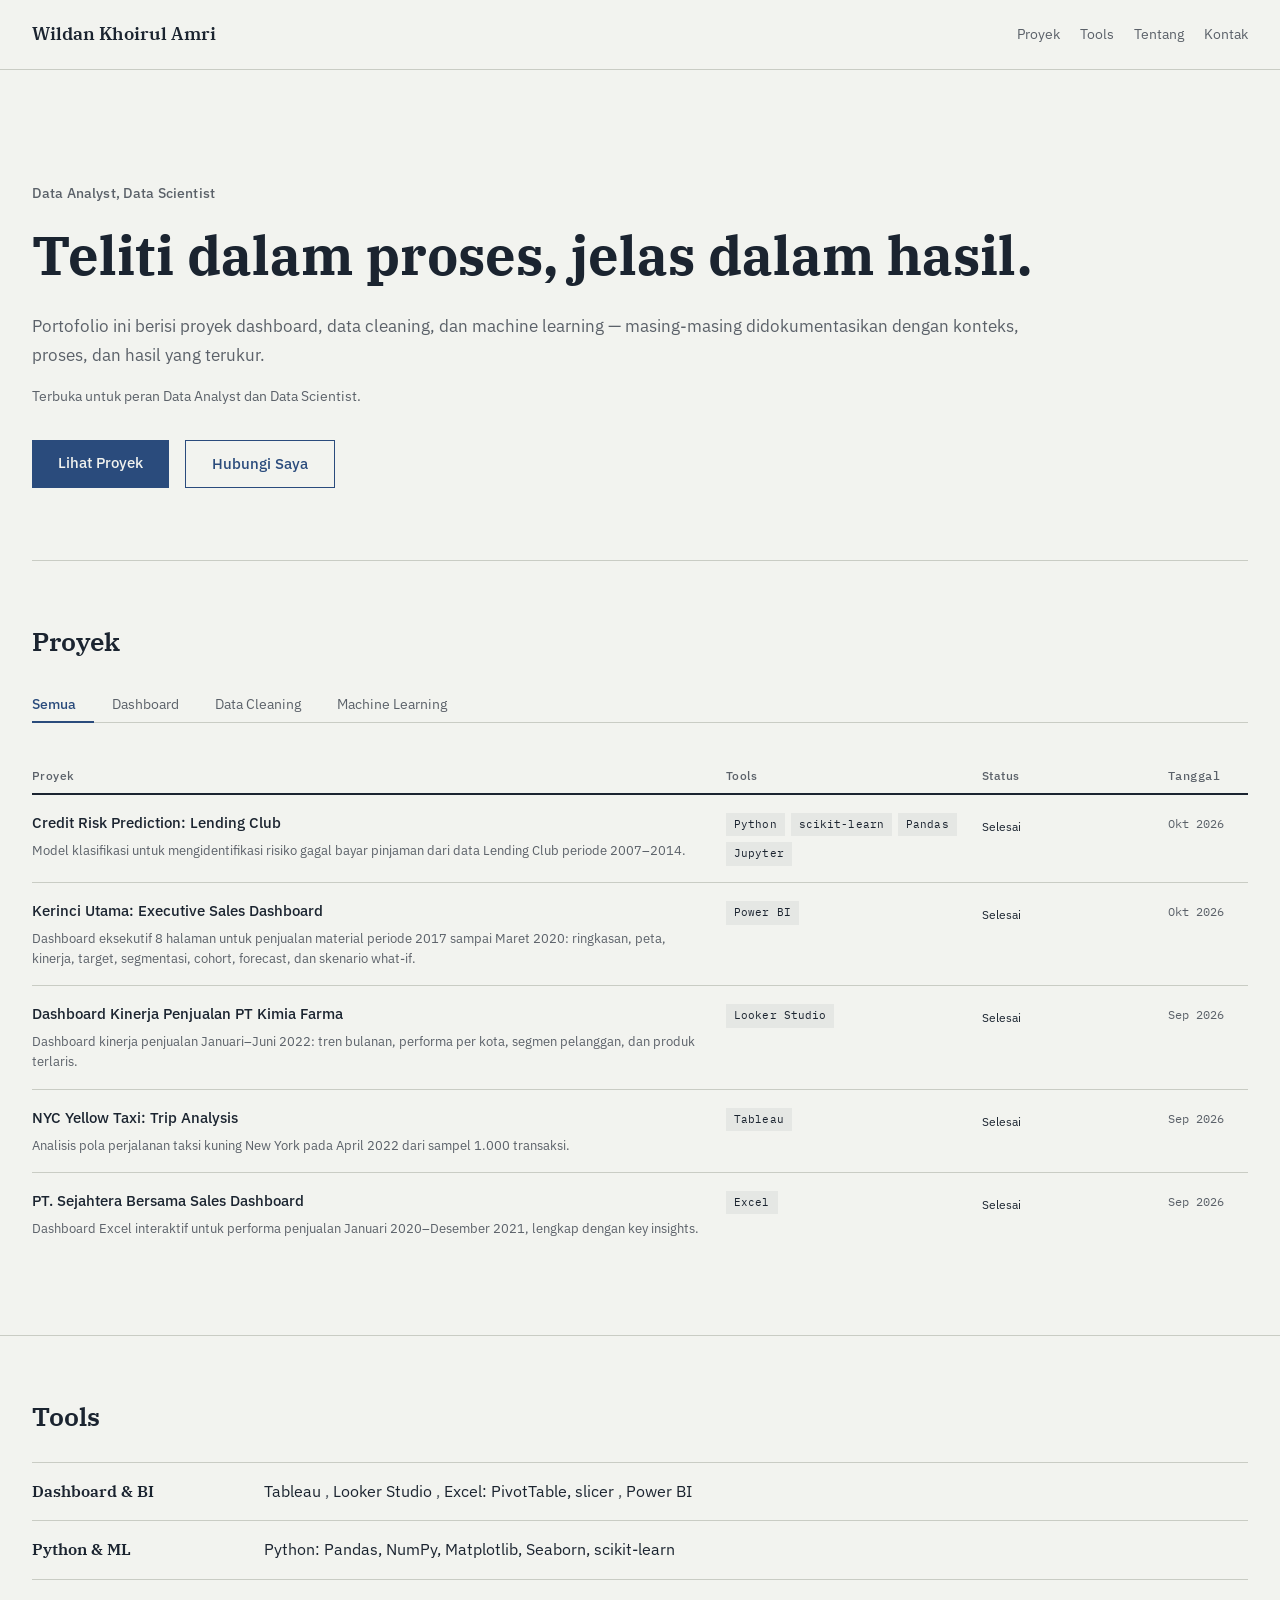
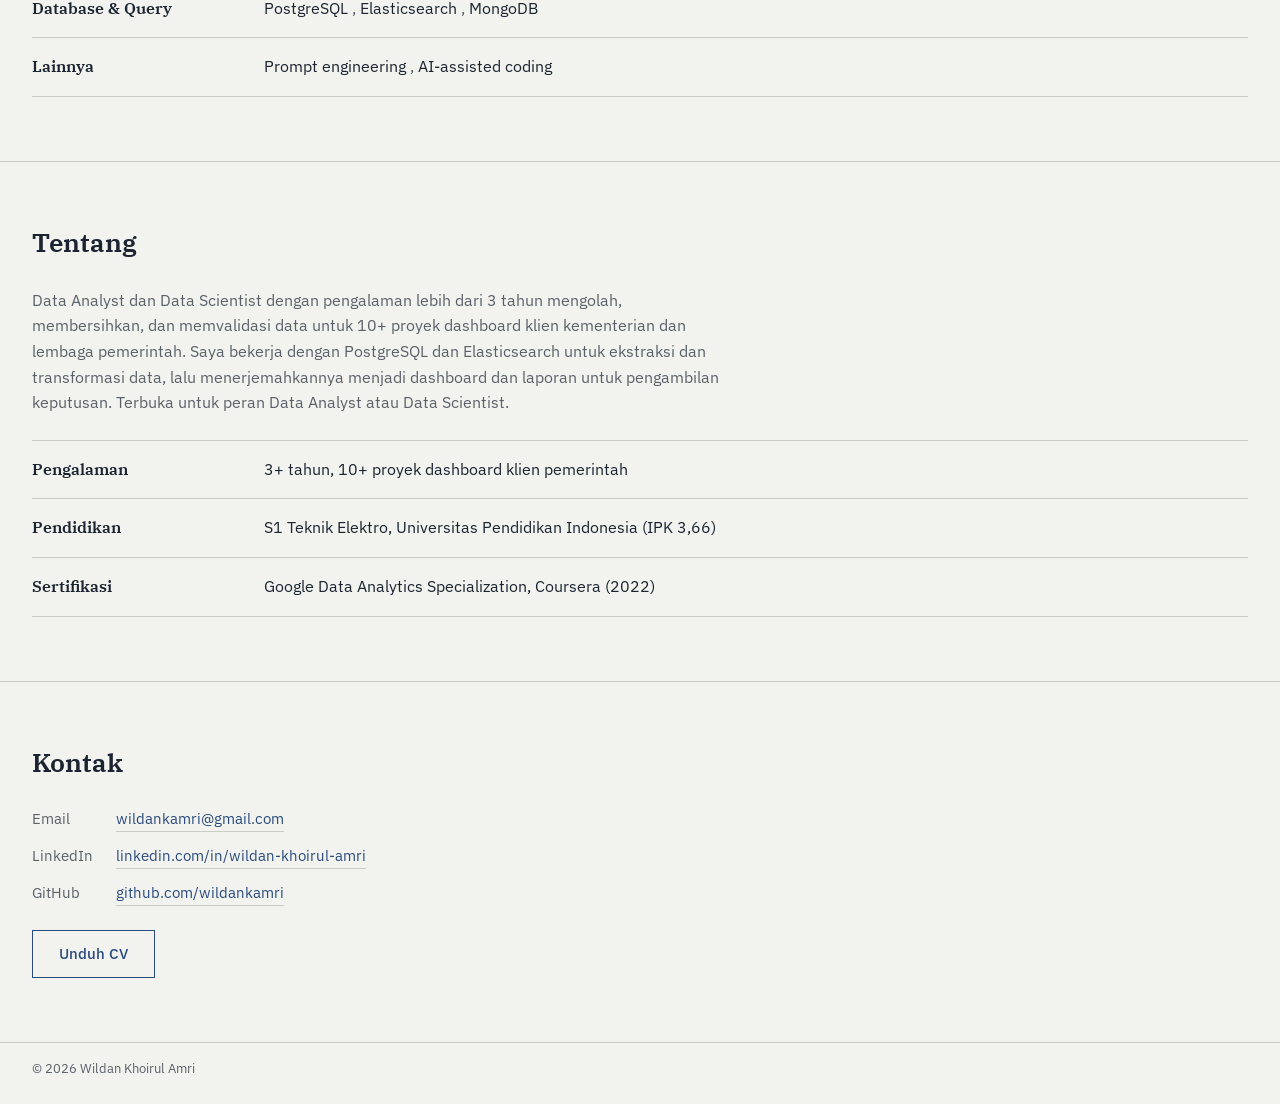
==== commit 7fcbeaac: "Perbarui tampilan landing dan detail proyek Co-authored-by: Copilot <223556219+Copilot@users.noreply" ====
--- a/index.html
+++ b/index.html
@@ -33,11 +33,13 @@
   <section class="hero" id="hero">
     <div class="container">
       <p class="hero-role">Data Analyst, Data Scientist</p>
-      <h1 class="hero-headline">Teliti dalam proses, jelas dalam hasil.</h1>
-      <p class="hero-sub">
-        Portofolio ini berisi proyek dashboard, data cleaning, dan machine learning
-        — masing-masing didokumentasikan dengan konteks, proses, dan hasil yang terukur.
-      </p>
+      <div class="hero-copy">
+        <h1 class="hero-headline">Teliti dalam proses, jelas dalam hasil.</h1>
+        <p class="hero-sub">
+          Portofolio ini berisi proyek dashboard, data cleaning, dan machine learning
+          — masing-masing didokumentasikan dengan konteks, proses, dan hasil yang terukur.
+        </p>
+      </div>
       <p class="hero-availability">Terbuka untuk peran Data Analyst dan Data Scientist.</p>
       <div class="hero-cta">
         <a href="#proyek" class="btn btn-primary" id="cta-projects">Lihat Proyek</a>
@@ -86,10 +88,10 @@
           <dt>Dashboard &amp; BI</dt>
           <dd>
             <ul class="tools-items">
-              <li><a class="text-link" href="project.html?id=nyc-yellow-taxi">Tableau</a></li>
-              <li><a class="text-link" href="project.html?id=kimia-farma-sales">Looker Studio</a></li>
-              <li><a class="text-link" href="project.html?id=sejahtera-bersama-sales">Excel: PivotTable, slicer</a></li>
-              <li>Power BI <span class="muted-note">segera</span></li>
+              <li>Tableau</li>
+              <li>Looker Studio</li>
+              <li>Excel: PivotTable, slicer</li>
+              <li>Power BI</li>
             </ul>
           </dd>
         </div>
@@ -97,7 +99,7 @@
           <dt>Python &amp; ML</dt>
           <dd>
             <ul class="tools-items">
-              <li><a class="text-link" href="project.html?id=credit-risk-prediction">Python: Pandas, NumPy, Matplotlib, Seaborn, scikit-learn</a></li>
+              <li>Python: Pandas, NumPy, Matplotlib, Seaborn, scikit-learn</li>
             </ul>
           </dd>
         </div>
@@ -107,7 +109,7 @@
             <ul class="tools-items">
               <li>PostgreSQL</li>
               <li>Elasticsearch</li>
-              <li>MongoDB <span class="muted-note">pengalaman kerja</span></li>
+              <li>MongoDB</li>
             </ul>
           </dd>
         </div>
@@ -116,7 +118,7 @@
           <dd>
             <ul class="tools-items">
               <li>Prompt engineering</li>
-              <li>AI-assisted coding: HTML, CSS, JavaScript</li>
+              <li>AI-assisted coding</li>
             </ul>
           </dd>
         </div>
--- a/style.css
+++ b/style.css
@@ -14,7 +14,7 @@
   --font-sans: 'IBM Plex Sans', system-ui, sans-serif;
   --font-mono: 'IBM Plex Mono', 'Courier New', monospace;
 
-  --container-max: 860px;
+  --container-max: 1280px;
   --container-padding: 2rem;
   --spacing-row: 1rem;
 }
@@ -61,9 +61,9 @@
 .section-divider {
   border: none;
   border-top: 1px solid var(--color-hairline);
-  max-width: var(--container-max);
+  width: calc(100% - var(--container-padding) - var(--container-padding));
+  max-width: calc(var(--container-max) - var(--container-padding) - var(--container-padding));
   margin: 0 auto;
-  padding: 0 var(--container-padding);
 }
 
 /* ========================================
@@ -131,24 +131,35 @@
   letter-spacing: 0.01em;
 }
 
+.hero-copy {
+  width: fit-content;
+  max-width: 100%;
+}
+
 .hero-headline {
   font-family: var(--font-serif);
   font-weight: 700;
-  font-size: 2.75rem;
+  font-size: clamp(2.125rem, 4.2vw, 3.75rem);
   line-height: 1.18;
   color: var(--color-ink);
   margin-bottom: 1.5rem;
-  max-width: 620px;
 }
 
 .hero-sub {
+  width: 0;
+  min-width: 100%;
   font-family: var(--font-sans);
   font-size: 1.0625rem;
   font-weight: 400;
   line-height: 1.7;
   color: var(--color-muted);
-  max-width: 540px;
   margin-bottom: 2.5rem;
+}
+
+@media (min-width: 900px) {
+  .hero-headline {
+    white-space: nowrap;
+  }
 }
 
 .hero-availability {
@@ -336,7 +347,7 @@
    ======================================== */
 .ledger-header {
   display: grid;
-  grid-template-columns: 1fr 150px 140px 80px;
+  grid-template-columns: minmax(0, 1fr) minmax(150px, 240px) minmax(140px, 170px) 80px;
   gap: 1rem;
   align-items: baseline;
   padding: 0.5rem 0;
@@ -350,7 +361,7 @@
 
 .ledger-row {
   display: grid;
-  grid-template-columns: 1fr 150px 140px 80px;
+  grid-template-columns: minmax(0, 1fr) minmax(150px, 240px) minmax(140px, 170px) 80px;
   gap: 1rem;
   align-items: start;
   padding: var(--spacing-row) 0;
@@ -373,8 +384,7 @@
   flex-wrap: wrap;
 }
 
-.project-title-line a,
-.project-title-line span {
+.project-title-line a {
   font-family: var(--font-sans);
   font-size: 0.9375rem;
   font-weight: 500;
@@ -390,16 +400,6 @@
 .project-title-line a:hover {
   border-bottom-color: var(--color-accent);
   color: var(--color-accent);
-}
-
-.featured-label {
-  font-family: var(--font-mono);
-  font-size: 0.6875rem;
-  font-weight: 400;
-  color: var(--color-accent);
-  background-color: rgba(42, 75, 124, 0.08);
-  padding: 0.125rem 0.5rem;
-  letter-spacing: 0.01em;
 }
 
 .project-summary {
@@ -611,7 +611,6 @@
 }
 
 .project-detail-summary {
-  max-width: 65ch;
   margin-bottom: 2rem;
   color: var(--color-muted);
   font-size: 1.0625rem;
@@ -716,8 +715,8 @@
 
 .project-detail-section {
   display: grid;
-  grid-template-columns: 200px minmax(0, 1fr);
-  column-gap: 2rem;
+  grid-template-columns: minmax(0, 1fr);
+  row-gap: 0.625rem;
   align-items: start;
   padding: var(--spacing-row) 0;
   border-top: 1px solid var(--color-hairline);
@@ -732,7 +731,7 @@
 
 .project-detail-section p,
 .project-detail-insights {
-  max-width: 70ch;
+  width: 100%;
   color: var(--color-muted);
 }
 
@@ -793,10 +792,6 @@
     padding: 5rem 0 3.5rem;
   }
 
-  .hero-headline {
-    font-size: 2.125rem;
-  }
-
   .ledger-header {
     grid-template-columns: 1fr 120px 120px 72px;
     gap: 0.75rem;
@@ -844,6 +839,7 @@
   .hero-headline {
     font-size: 1.75rem;
     line-height: 1.25;
+    white-space: normal;
   }
 
   .project-detail {
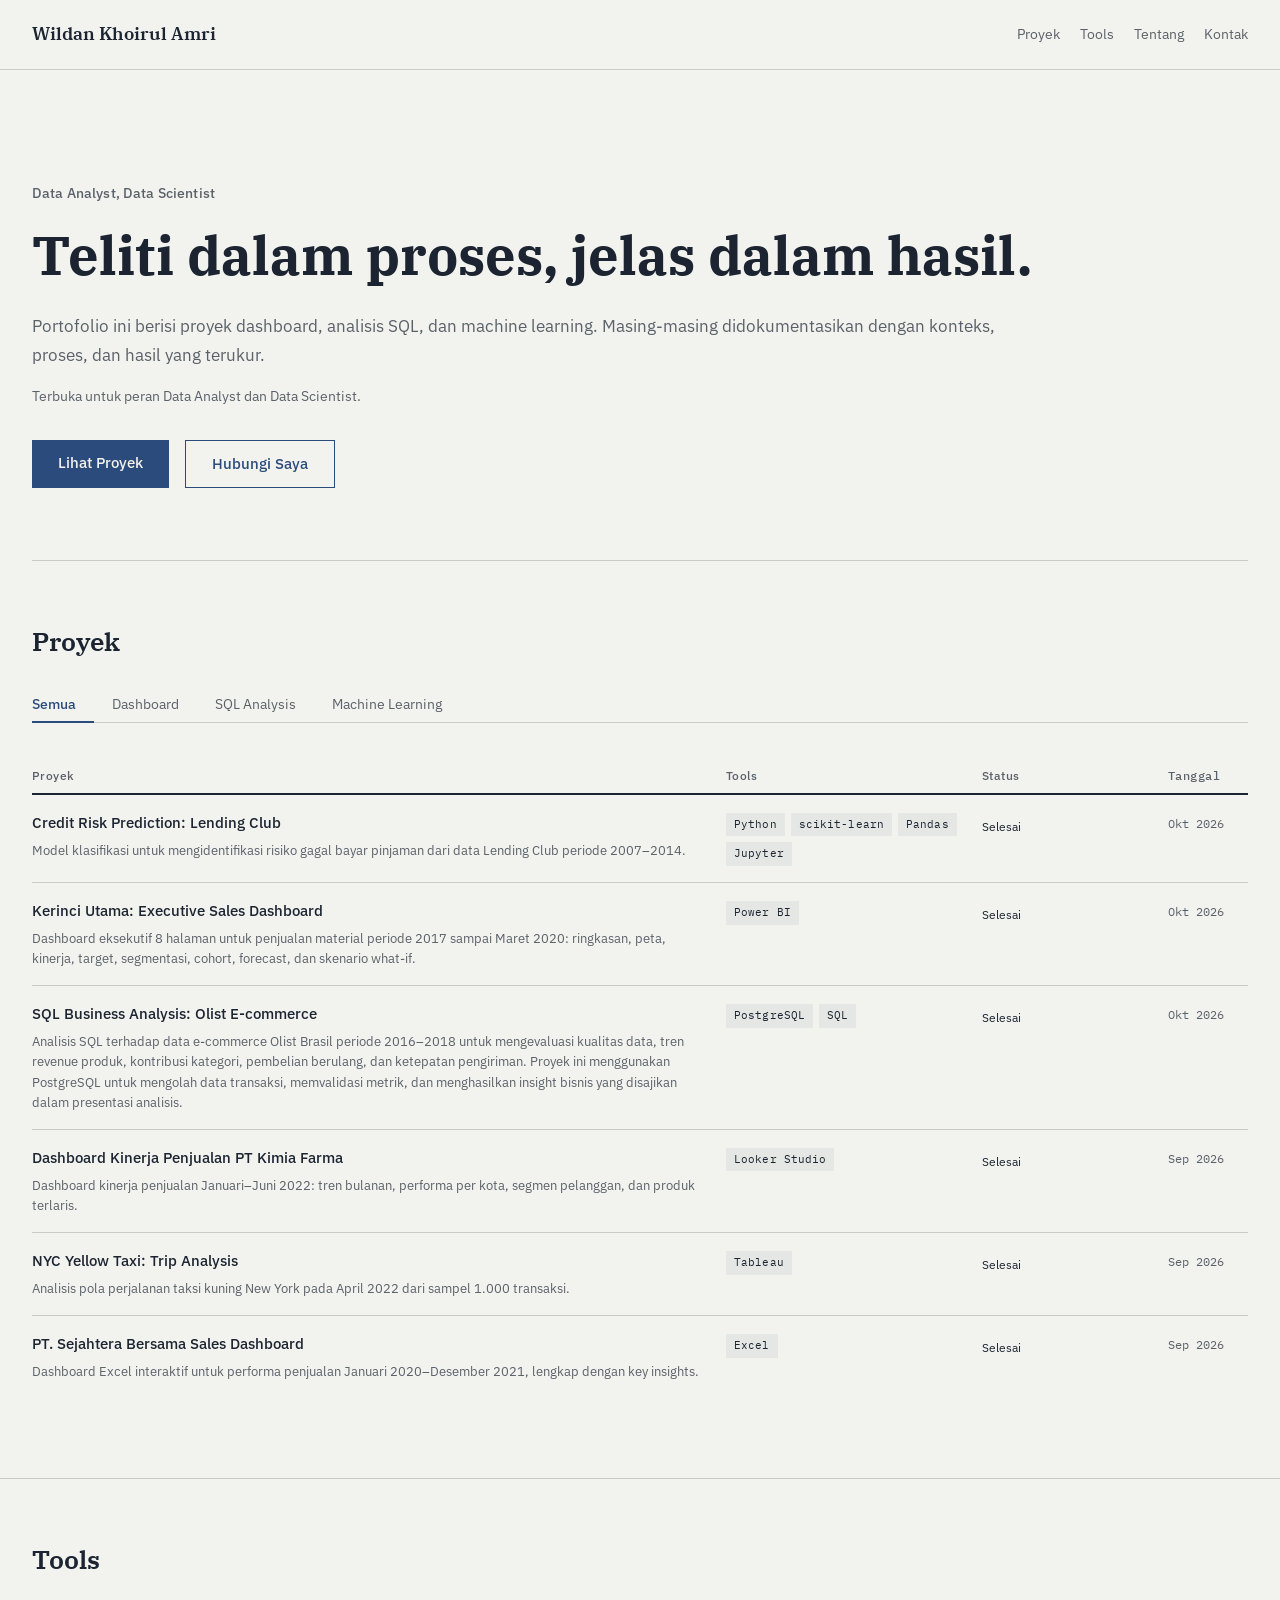
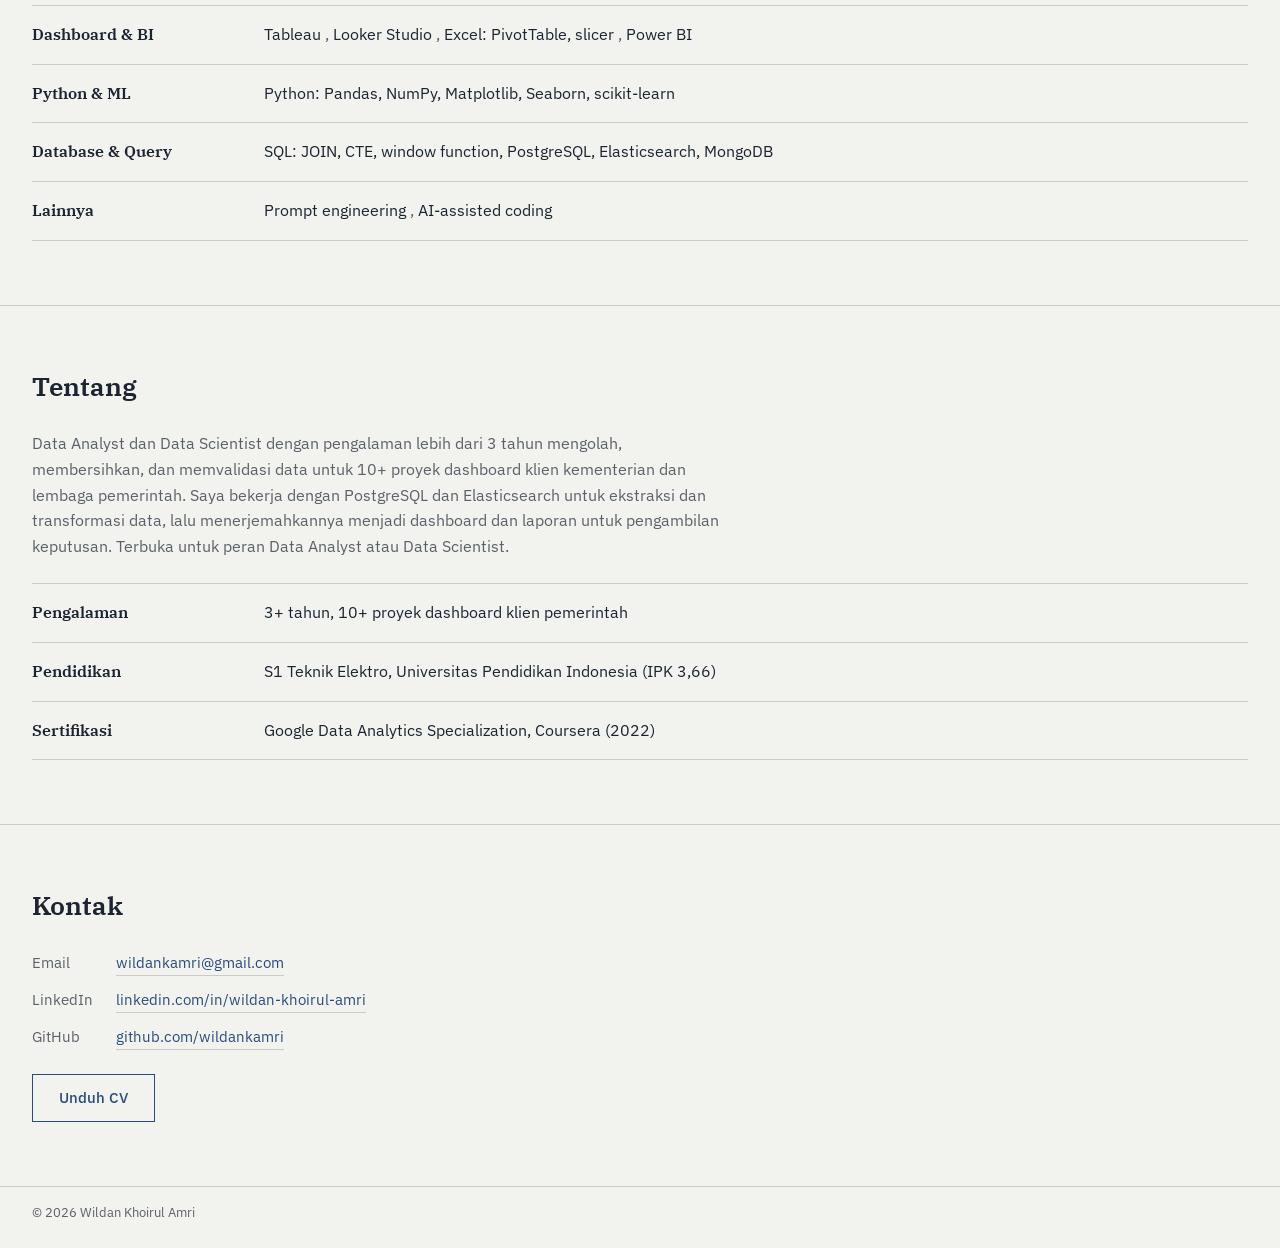
==== commit 353415c0: "Perbaiki unduhan SQL Business Analysis" ====
--- a/index.html
+++ b/index.html
@@ -36,8 +36,7 @@
       <div class="hero-copy">
         <h1 class="hero-headline">Teliti dalam proses, jelas dalam hasil.</h1>
         <p class="hero-sub">
-          Portofolio ini berisi proyek dashboard, data cleaning, dan machine learning
-          — masing-masing didokumentasikan dengan konteks, proses, dan hasil yang terukur.
+          Portofolio ini berisi proyek dashboard, analisis SQL, dan machine learning. Masing-masing didokumentasikan dengan konteks, proses, dan hasil yang terukur.
         </p>
       </div>
       <p class="hero-availability">Terbuka untuk peran Data Analyst dan Data Scientist.</p>
@@ -57,12 +56,7 @@
     <div class="container">
       <h2 class="section-title">Proyek</h2>
 
-      <nav class="project-filters" aria-label="Filter proyek">
-        <button class="filter-btn active" data-category="all" id="filter-all" aria-pressed="true">Semua</button>
-        <button class="filter-btn" data-category="dashboard" id="filter-dashboard" aria-pressed="false">Dashboard</button>
-        <button class="filter-btn" data-category="data-cleaning" id="filter-cleaning" aria-pressed="false">Data Cleaning</button>
-        <button class="filter-btn" data-category="machine-learning" id="filter-ml" aria-pressed="false">Machine Learning</button>
-      </nav>
+      <nav class="project-filters" id="project-filters" aria-label="Filter proyek"></nav>
 
       <!-- Ledger header (hidden on mobile via CSS) -->
       <div class="ledger-header" aria-hidden="true">
@@ -105,13 +99,7 @@
         </div>
         <div class="ledger-info-row">
           <dt>Database &amp; Query</dt>
-          <dd>
-            <ul class="tools-items">
-              <li>PostgreSQL</li>
-              <li>Elasticsearch</li>
-              <li>MongoDB</li>
-            </ul>
-          </dd>
+          <dd>SQL: JOIN, CTE, window function, PostgreSQL, Elasticsearch, MongoDB</dd>
         </div>
         <div class="ledger-info-row">
           <dt>Lainnya</dt>
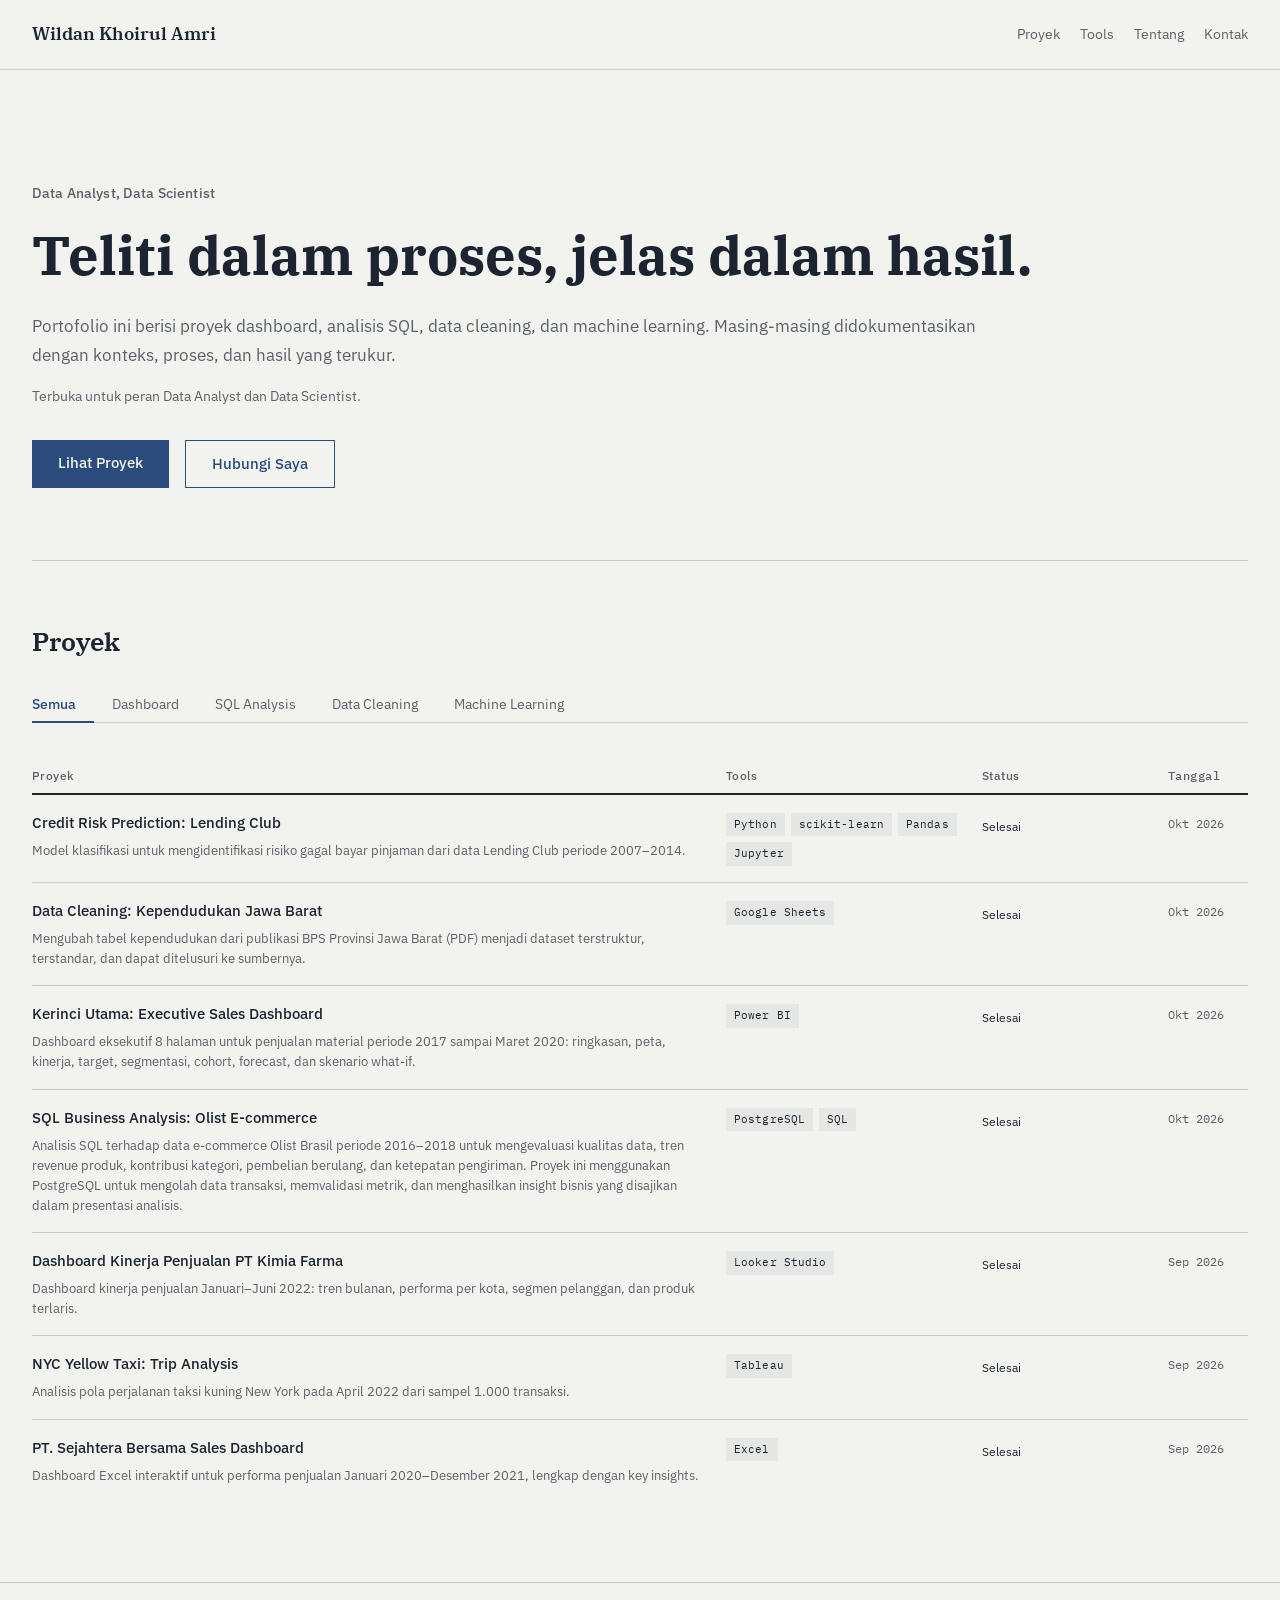
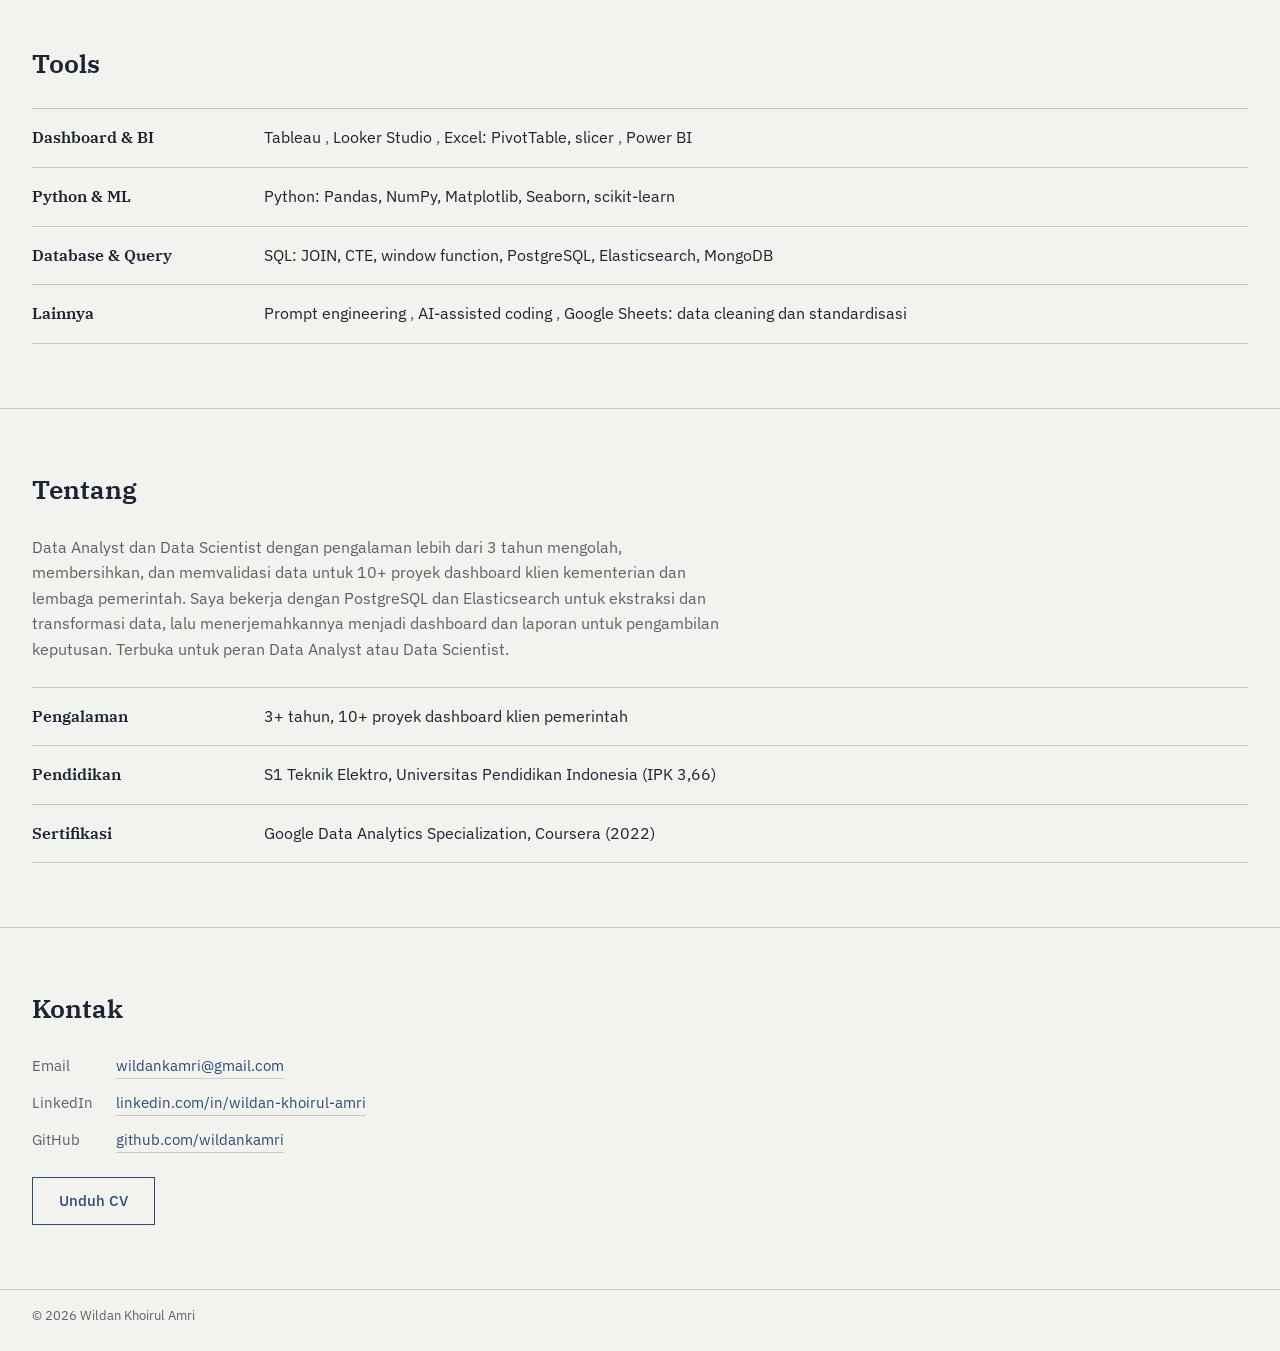
==== commit ebe8db15: "Tambah proyek Data Cleaning Kependudukan Jawa Barat" ====
--- a/index.html
+++ b/index.html
@@ -5,6 +5,9 @@
   <meta name="viewport" content="width=device-width, initial-scale=1.0">
   <title>Portofolio — Data Analyst &amp; Data Scientist</title>
   <meta name="description" content="Portofolio proyek data analytics: dashboard, data cleaning, dan machine learning. Didokumentasikan dengan konteks masalah, proses, dan hasil.">
+  <link rel="icon" href="favicon.ico" sizes="32x32">
+  <link rel="icon" href="favicon.svg" type="image/svg+xml">
+  <link rel="apple-touch-icon" href="apple-touch-icon.png">
 
   <!-- Google Fonts: IBM Plex family -->
   <link rel="preconnect" href="https://fonts.googleapis.com">
@@ -36,7 +39,7 @@
       <div class="hero-copy">
         <h1 class="hero-headline">Teliti dalam proses, jelas dalam hasil.</h1>
         <p class="hero-sub">
-          Portofolio ini berisi proyek dashboard, analisis SQL, dan machine learning. Masing-masing didokumentasikan dengan konteks, proses, dan hasil yang terukur.
+          Portofolio ini berisi proyek dashboard, analisis SQL, data cleaning, dan machine learning. Masing-masing didokumentasikan dengan konteks, proses, dan hasil yang terukur.
         </p>
       </div>
       <p class="hero-availability">Terbuka untuk peran Data Analyst dan Data Scientist.</p>
@@ -107,6 +110,7 @@
             <ul class="tools-items">
               <li>Prompt engineering</li>
               <li>AI-assisted coding</li>
+              <li>Google Sheets: data cleaning dan standardisasi</li>
             </ul>
           </dd>
         </div>
--- a/style.css
+++ b/style.css
@@ -735,8 +735,31 @@
   color: var(--color-muted);
 }
 
+.project-detail-section-content {
+  min-width: 0;
+}
+
+.project-result-links {
+  display: flex;
+  flex-wrap: wrap;
+  align-items: baseline;
+  gap: 0.375rem 1rem;
+  margin-top: 0.75rem;
+  color: var(--color-muted);
+}
+
+.project-result-links > span {
+  color: var(--color-muted);
+}
+
 .project-detail-insights {
   padding-left: 1.25rem;
+}
+
+.project-detail-insights strong {
+  color: var(--color-ink);
+  font-family: var(--font-sans);
+  font-weight: 600;
 }
 
 .project-detail-insights li + li {
